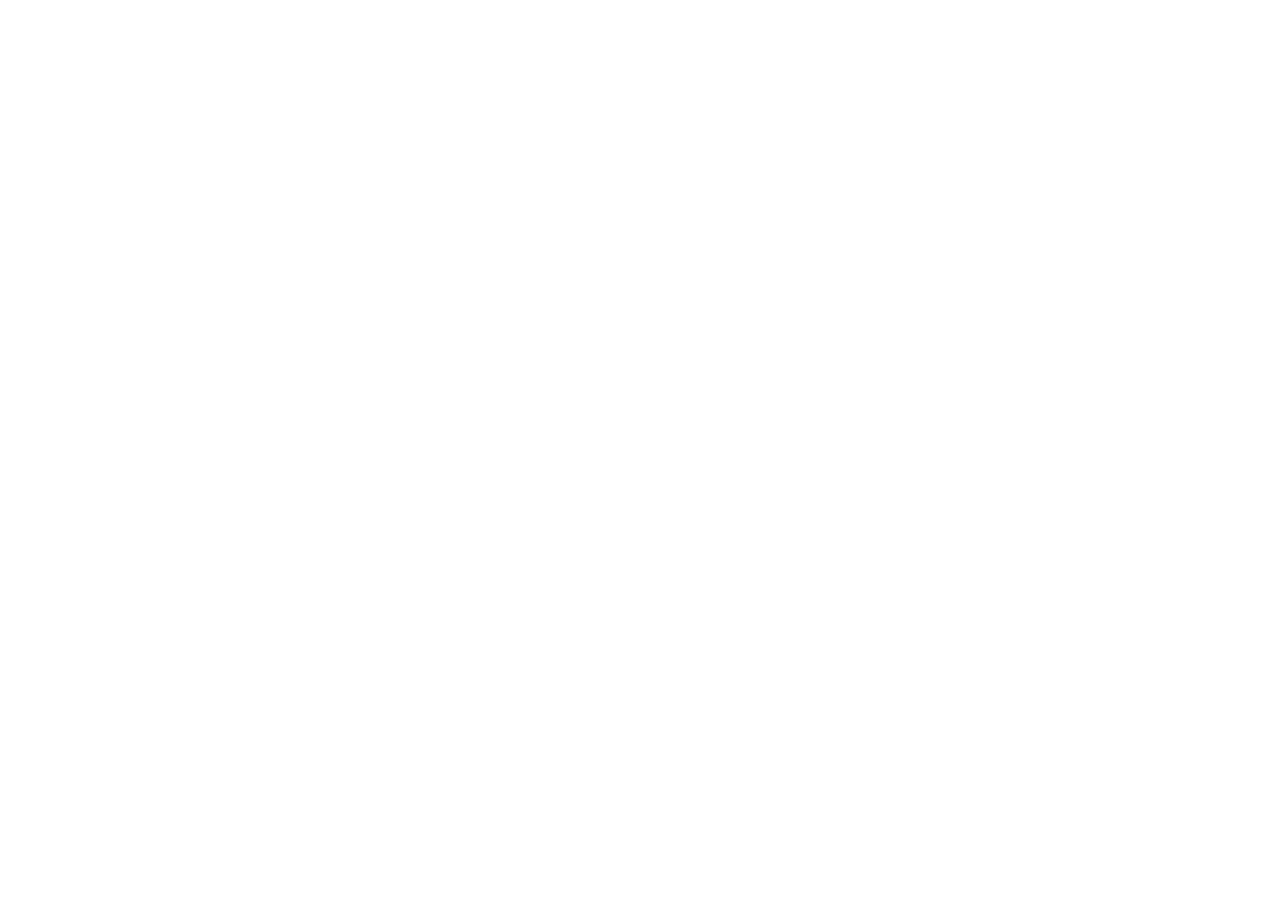
==== index.html @ 0d7d4f97 "wip" ====
<!DOCTYPE html>
<html lang="en">
<head>
  <meta charset="UTF-8">
  <meta http-equiv="X-UA-Compatible" content="IE=edge">
  <meta name="viewport" content="width=device-width, initial-scale=1.0">
  <title>Youtube</title>
</head>
<body>
  
</body>
</html>
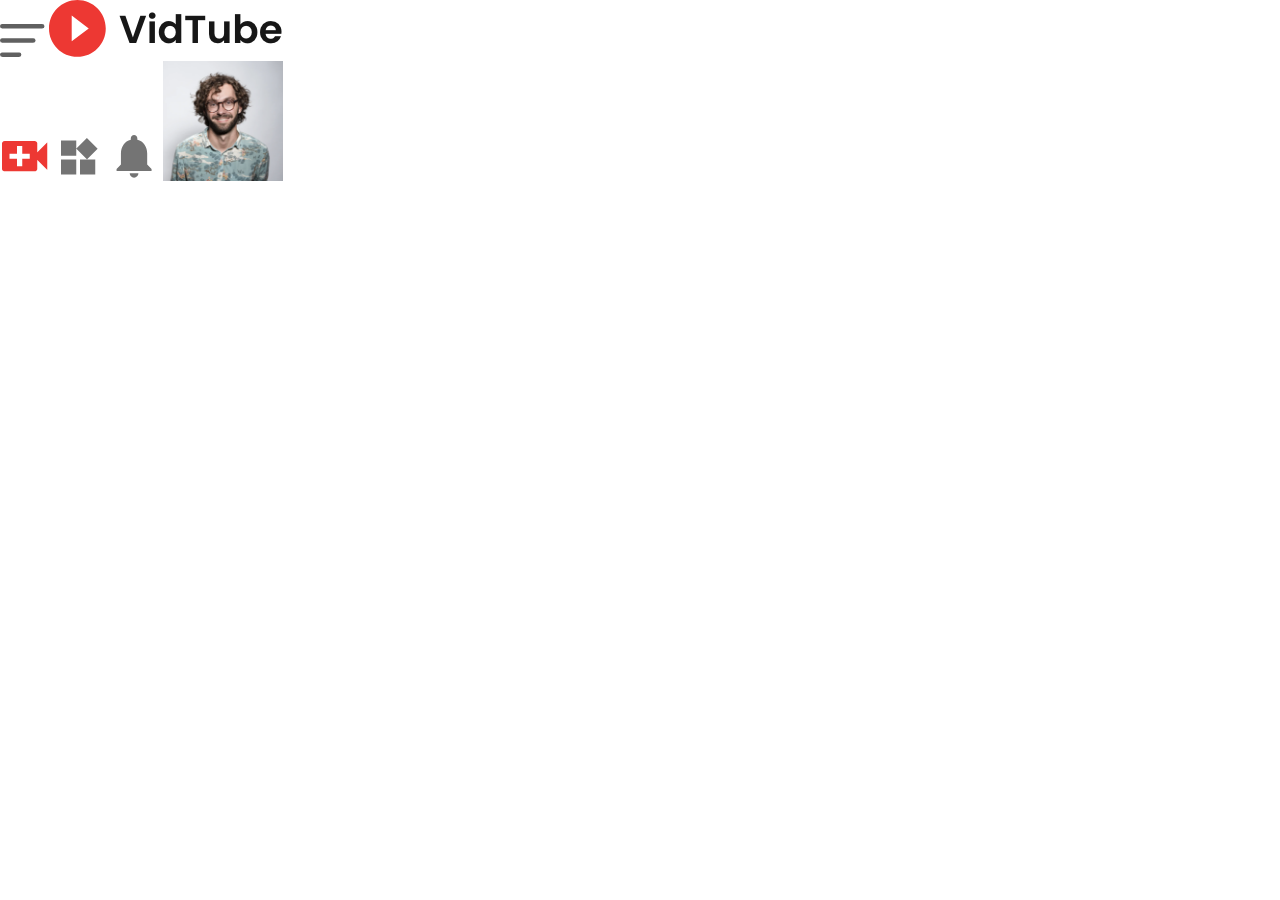
==== commit 4658e7d9: "added header" ====
--- a/index.html
+++ b/index.html
@@ -5,8 +5,23 @@
   <meta http-equiv="X-UA-Compatible" content="IE=edge">
   <meta name="viewport" content="width=device-width, initial-scale=1.0">
   <title>Youtube</title>
+  <link rel="stylesheet" href="style.css">
 </head>
 <body>
+
+  <nav class="flex-div">
+    <div class="nav-left">
+      <img src="images/menu.png" alt="menu-icon">
+      <img src="images/logo.png" alt="logo">
+    </div>
+    <div class="nav-middle"></div>
+    <div class="nav-right">
+      <img src="images/upload.png" alt="menu-icon">
+      <img src="images/more.png" alt="menu-icon">
+      <img src="images/notification.png" alt="menu-icon">
+      <img class="user-icon" src="images/Jack.png" alt="menu-icon">
+    </div>
+  </nav>
   
 </body>
 </html>--- a/style.css
+++ b/style.css
@@ -0,0 +1,6 @@
+*{
+  margin: 0;
+  padding: 0;
+  font-family: 'poppins', sans-serif;
+  box-sizing: border-box;
+}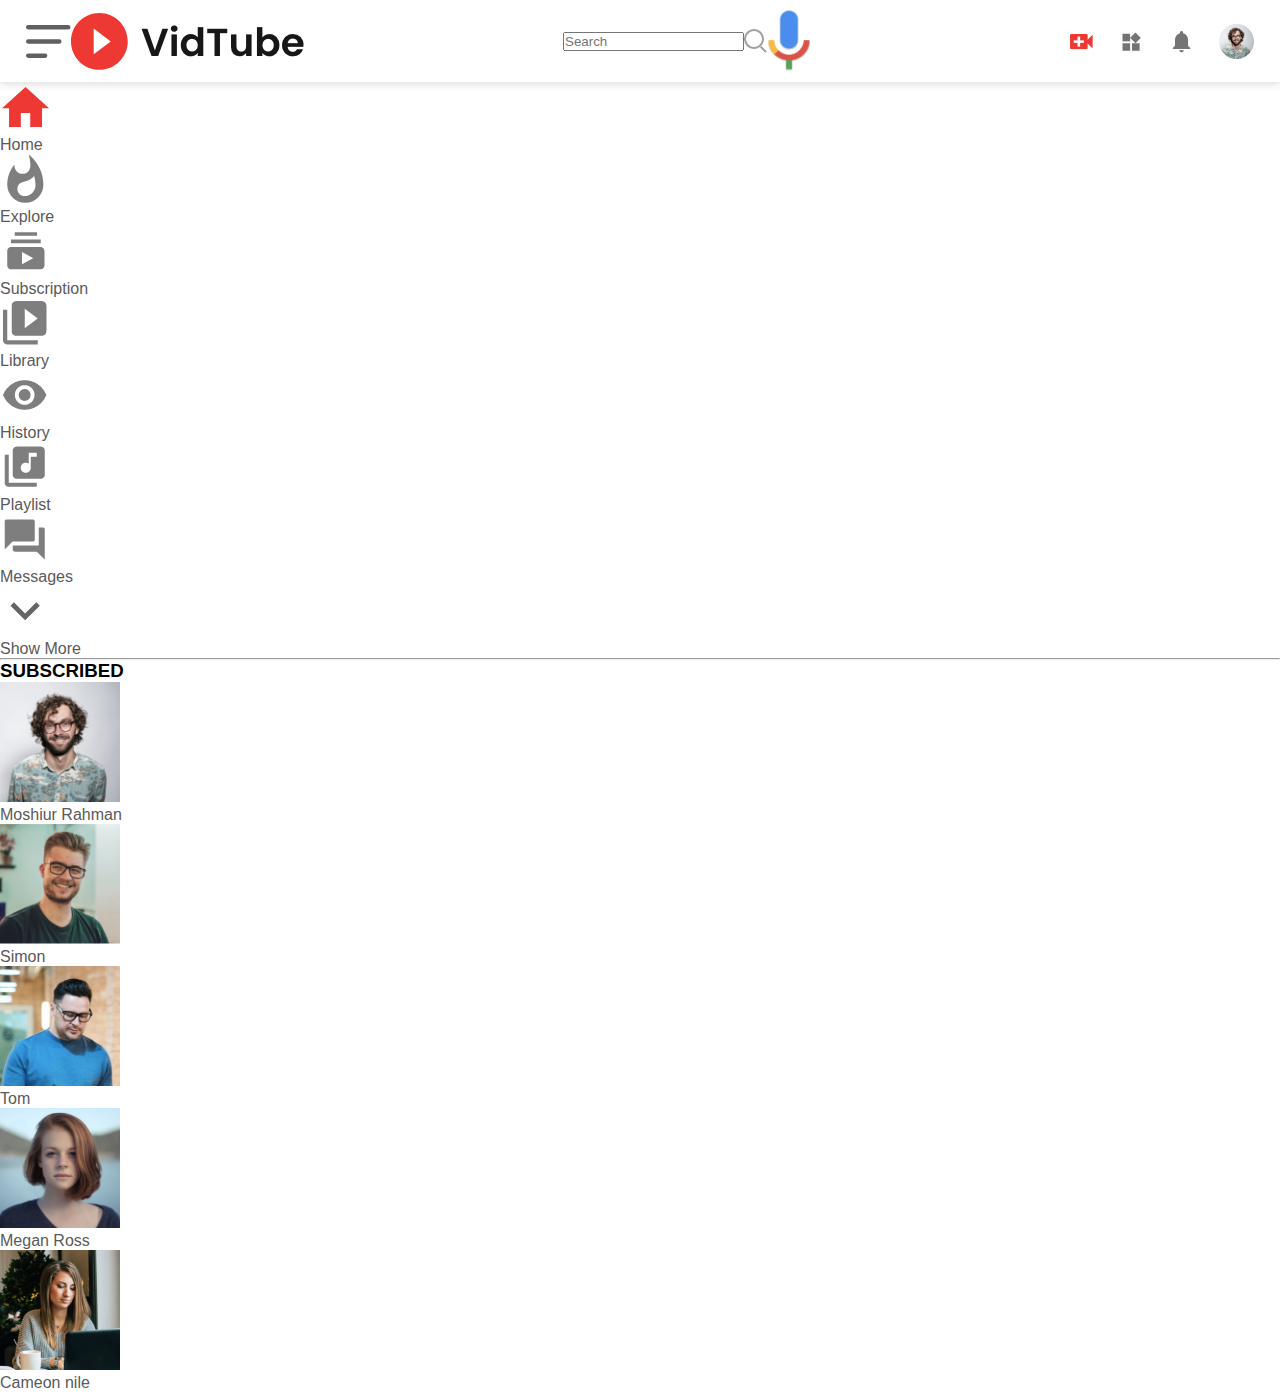
==== commit f28a7317: "added sidebar section" ====
--- a/index.html
+++ b/index.html
@@ -9,19 +9,56 @@
 </head>
 <body>
 
+  <!-- Start of Navigation Bar -->
+
   <nav class="flex-div">
-    <div class="nav-left">
-      <img src="images/menu.png" alt="menu-icon">
-      <img src="images/logo.png" alt="logo">
+    <div class="nav-left flex-div">
+      <img class="menu-icon" src="images/menu.png" alt="menu-icon">
+      <img class="logo" src="images/logo.png" alt="logo">
     </div>
-    <div class="nav-middle"></div>
-    <div class="nav-right">
+    <div class="nav-middle flex-div">
+        <div class="search-box flex-div">
+          <input type="text" placeholder="Search">
+          <img src="images/search.png" alt="search">
+        </div>
+        <img class="mic-icon" src="images/voice-search.png" alt="">
+    </div>
+    <div class="nav-right flex-div">
       <img src="images/upload.png" alt="menu-icon">
       <img src="images/more.png" alt="menu-icon">
       <img src="images/notification.png" alt="menu-icon">
       <img class="user-icon" src="images/Jack.png" alt="menu-icon">
     </div>
   </nav>
-  
+
+  <!-- End of Navigation Bar -->
+
+  <!-- Start of sidebar -->
+
+  <div class="sidebar">
+    <div class="shortcut-link">
+      <a href="#"><img src="images/home.png" alt=""><p>Home</p></a>
+      <a href="#"><img src="images/explore.png" alt=""><p>Explore</p></a>
+      <a href="#"><img src="images/subscriprion.png" alt=""><p>Subscription</p></a>
+      <a href="#"><img src="images/library.png" alt=""><p>Library</p></a>
+      <a href="#"><img src="images/history.png" alt=""><p>History</p></a>
+      <a href="#"><img src="images/playlist.png" alt=""><p>Playlist</p></a>
+      <a href="#"><img src="images/messages.png" alt=""><p>Messages</p></a>
+      <a href="#"><img src="images/show-more.png" alt=""><p>Show More</p></a>
+      <hr>
+    </div>
+    <div class="subscribed-list">
+      <h3>SUBSCRIBED</h3>
+      <a href="#"><img src="images/Jack.png" alt=""><p>Moshiur Rahman</p></a>
+      <a href="#"><img src="images/simon.png" alt=""><p>Simon</p></a>
+      <a href="#"><img src="images/tom.png" alt=""><p>Tom</p></a>
+      <a href="#"><img src="images/megan.png" alt=""><p>Megan Ross</p></a>
+      <a href="#"><img src="images/cameron.png" alt=""><p>Cameon nile</p></a>
+    </div>
+
+  </div>  
+
+  <!-- Enc of sidebar -->
+<script src="script.js"></script>
 </body>
 </html>--- a/style.css
+++ b/style.css
@@ -3,4 +3,33 @@
   padding: 0;
   font-family: 'poppins', sans-serif;
   box-sizing: border-box;
+}
+a{
+  text-decoration: none;
+  color: #5a5a5a;
+}
+img{
+  cursor: pointer;
+}
+.flex-div{
+  display: flex;
+  align-items: center;
+}
+nav{
+  padding: 10px 2%;
+  justify-content: space-between;
+  box-shadow: 0 0 10px rgba(0, 0, 0, 0.2 );
+  background: #fff;
+  position: static;
+  top: 0;
+  z-index: 10;
+}
+.nav-right img{
+  width: 25px;
+  margin-right: 25px;
+}
+.nav-right .user-icon{
+  width: 35px;
+  border-radius: 50%;
+  margin-right: 0;
 }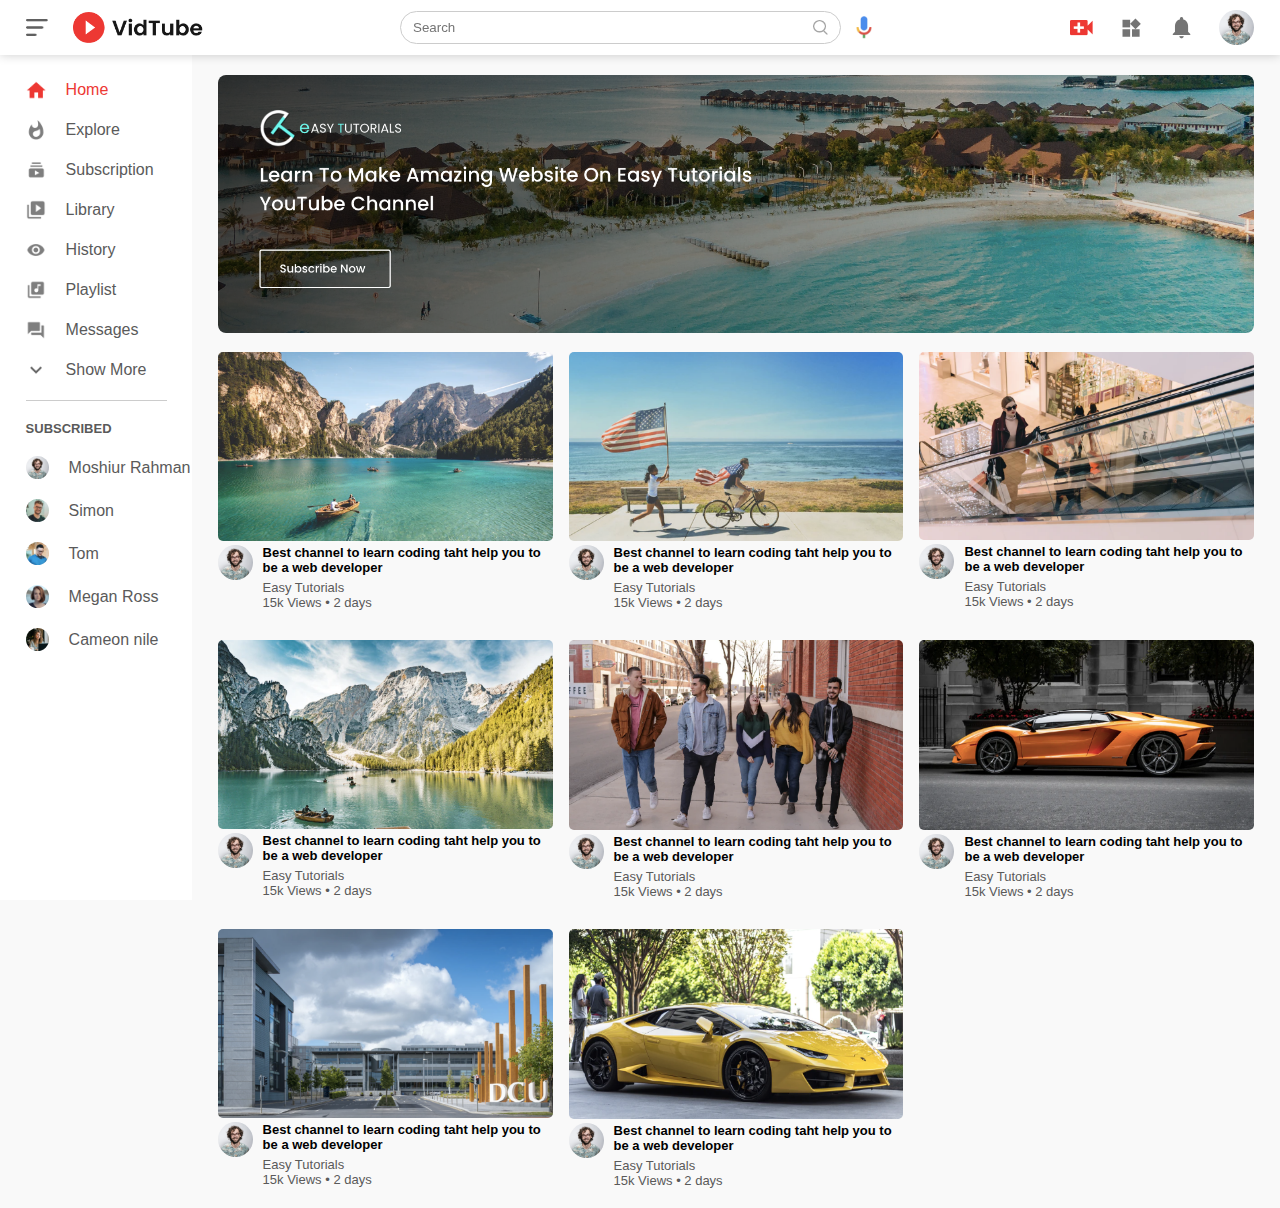
==== commit 04efe30c: "wip" ====
--- a/index.html
+++ b/index.html
@@ -55,10 +55,110 @@
       <a href="#"><img src="images/megan.png" alt=""><p>Megan Ross</p></a>
       <a href="#"><img src="images/cameron.png" alt=""><p>Cameon nile</p></a>
     </div>
-
   </div>  
 
   <!-- Enc of sidebar -->
+
+  <!-- Start of Main body -->
+
+  <div class="container">
+    <div class="banner">
+      <img src="images/banner.png" alt="">
+    </div>
+
+    <div class="list-container">
+      <div class="vid-list">
+        <a href="play-video.html"><img src="images/thumbnail1.png" alt="" class="thumbnail"></a>
+        <div class="flex-div">
+          <img src="images/Jack.png" alt="">
+          <div class="vid-info">
+            <a href="play-video.html">Best channel to learn coding taht help you to be a web developer</a>
+            <p>Easy Tutorials</p>
+            <p>15k Views &bull; 2 days</p>
+          </div>
+        </div>
+      </div>
+      <div class="vid-list">
+        <a href=""><img src="images/thumbnail2.png" alt="" class="thumbnail"></a>
+        <div class="flex-div">
+          <img src="images/Jack.png" alt="">
+          <div class="vid-info">
+            <a href="#">Best channel to learn coding taht help you to be a web developer</a>
+            <p>Easy Tutorials</p>
+            <p>15k Views &bull; 2 days</p>
+          </div>
+        </div>
+      </div>
+      <div class="vid-list">
+        <a href=""><img src="images/thumbnail3.png" alt="" class="thumbnail"></a>
+        <div class="flex-div">
+          <img src="images/Jack.png" alt="">
+          <div class="vid-info">
+            <a href="#">Best channel to learn coding taht help you to be a web developer</a>
+            <p>Easy Tutorials</p>
+            <p>15k Views &bull; 2 days</p>
+          </div>
+        </div>
+      </div>
+      <div class="vid-list">
+        <a href=""><img src="images/thumbnail4.png" alt="" class="thumbnail"></a>
+        <div class="flex-div">
+          <img src="images/Jack.png" alt="">
+          <div class="vid-info">
+            <a href="#">Best channel to learn coding taht help you to be a web developer</a>
+            <p>Easy Tutorials</p>
+            <p>15k Views &bull; 2 days</p>
+          </div>
+        </div>
+      </div>
+      <div class="vid-list">
+        <a href=""><img src="images/thumbnail5.png" alt="" class="thumbnail"></a>
+        <div class="flex-div">
+          <img src="images/Jack.png" alt="">
+          <div class="vid-info">
+            <a href="#">Best channel to learn coding taht help you to be a web developer</a>
+            <p>Easy Tutorials</p>
+            <p>15k Views &bull; 2 days</p>
+          </div>
+        </div>
+      </div>
+      <div class="vid-list">
+        <a href=""><img src="images/thumbnail6.png" alt="" class="thumbnail"></a>
+        <div class="flex-div">
+          <img src="images/Jack.png" alt="">
+          <div class="vid-info">
+            <a href="#">Best channel to learn coding taht help you to be a web developer</a>
+            <p>Easy Tutorials</p>
+            <p>15k Views &bull; 2 days</p>
+          </div>
+        </div>
+      </div>
+      <div class="vid-list">
+        <a href=""><img src="images/thumbnail7.png" alt="" class="thumbnail"></a>
+        <div class="flex-div">
+          <img src="images/Jack.png" alt="">
+          <div class="vid-info">
+            <a href="#">Best channel to learn coding taht help you to be a web developer</a>
+            <p>Easy Tutorials</p>
+            <p>15k Views &bull; 2 days</p>
+          </div>
+        </div>
+      </div>
+      <div class="vid-list">
+        <a href=""><img src="images/thumbnail8.png" alt="" class="thumbnail"></a>
+        <div class="flex-div">
+          <img src="images/Jack.png" alt="">
+          <div class="vid-info">
+            <a href="#">Best channel to learn coding taht help you to be a web developer</a>
+            <p>Easy Tutorials</p>
+            <p>15k Views &bull; 2 days</p>
+          </div>
+        </div>
+      </div>
+    </div>
+  </div>
+
+  <!-- End of Main body -->
 <script src="script.js"></script>
 </body>
 </html>--- a/style.css
+++ b/style.css
@@ -1,3 +1,4 @@
+/* Global CSS */
 *{
   margin: 0;
   padding: 0;
@@ -11,6 +12,9 @@
 img{
   cursor: pointer;
 }
+
+/* Start of navbar */
+
 .flex-div{
   display: flex;
   align-items: center;
@@ -20,7 +24,7 @@
   justify-content: space-between;
   box-shadow: 0 0 10px rgba(0, 0, 0, 0.2 );
   background: #fff;
-  position: static;
+  position: sticky;
   top: 0;
   z-index: 10;
 }
@@ -32,4 +36,183 @@
   width: 35px;
   border-radius: 50%;
   margin-right: 0;
+}
+.nav-left .menu-icon{
+  width: 22px;
+  margin-right: 25px;
+}
+.nav-left .logo{
+  width: 130px;
+}
+.nav-middle .mic-icon{
+  width: 16px;
+}
+.nav-middle .search-box{
+  border: 1px solid #ccc;
+  margin-right: 15px;
+  padding: 8px 12px;
+  border-radius: 25px;
+}
+.nav-middle .search-box input{
+  width: 400px;
+  border: 0;
+  outline: 0;
+  background: transparent;
+}
+.nav-middle .search-box img{
+  width: 15px;
+}
+
+/* End of navbar */
+
+.sidebar{
+  background: #fff;
+  width: 15%;
+  height: 100vh;
+  position: fixed;
+  top: 0;
+  padding-left: 2%;
+  padding-top: 80px;
+}
+.shortcut-link a img{
+  width: 20px;
+  margin-right: 20px;
+
+}
+.shortcut-link a img:hover{
+  color: #ed3833;
+}
+.shortcut-link a{
+  display: flex;
+  align-items: center;
+  margin-bottom: 20px;
+  width: fit-content;
+  flex-wrap: wrap;
+}
+.shortcut-link a p:hover{
+  color: #ed3833;
+}
+.shortcut-link a:first-child{
+  color: #ed3833;
+}
+.sidebar hr{
+  border: 0;
+  height: 1px;
+  background-color: #ccc;
+  width: 85%;
+}
+.subscribed-list h3{
+  font-size: 13px;
+  margin: 20px 0;
+  color: #5a5a5a;
+}
+.subscribed-list a{
+  display: flex;
+  align-items: center;
+  margin-bottom: 20px;
+  width: fit-content;
+  flex-wrap: wrap;
+}
+.subscribed-list a img{
+  width: 23px;
+  border-radius: 50%;
+  margin-right: 20px;
+}
+.small-sidebar{
+  width: 5%;
+  transition: 0.5s;
+}
+.small-sidebar a p{
+  display: none;
+  transition: 0.5s;
+}
+.small-sidebar h3{
+  display: none;
+}
+.small-sidebar hr{
+  width: 50%;
+  margin-bottom: 25px;
+}
+
+/* Start of Sidebar */
+
+/* Start of main body css */
+
+.container{
+  background: #f9f9f9;
+  padding-left: 17%;
+  padding-right: 2%;
+  padding-top: 20px;
+  padding-bottom: 20px;
+}
+.large-container{
+  padding-left: 7%;
+}
+.banner{
+  width: 100%;
+}
+.banner img{
+  width: 100%;
+  border-radius: 8px;
+}
+.list-container{
+  display: grid;
+  grid-template-columns: repeat(auto-fit, minmax(250px, 1fr));
+  grid-column-gap: 16px;
+  grid-row-gap: 30px;
+  margin-top: 15px;
+}
+.vid-list .thumbnail{
+  width: 100%;
+  border-radius: 5px;
+}
+.vid-list .flex-div{
+  align-items: flex-start;
+  margin-top: px;
+}
+.vid-list .flex-div img{
+  width: 35px;
+  margin-right: 10px;
+  border-radius: 50%;
+}
+.vid-info{
+  color: #5a5a5a;
+  font-size: 13px;
+}
+.vid-info a{
+  color: #000;
+  font-weight: 600;
+  display: block;
+  margin-bottom: 5px;
+}
+/* Endof main body css */
+
+/* Media query */
+@media (max-width: 900px){
+  .menu-icon{
+    display: none;
+  }
+  .sidebar{
+    display: none;
+  }
+  .container, .large-container{
+    padding-left: 5%;
+    padding-right: 5%;
+  }
+  .nav-right img{
+    display: none;
+  }
+  .nav-right .user-icon{
+    display: block;
+    width: 30px;
+  }
+  .nav-middle .search-box input{
+    width: 100px;
+  }
+  .nav-middle .mic-icon{
+    display: none;
+  }
+  .logo{
+    width: 90px;
+  }
 }